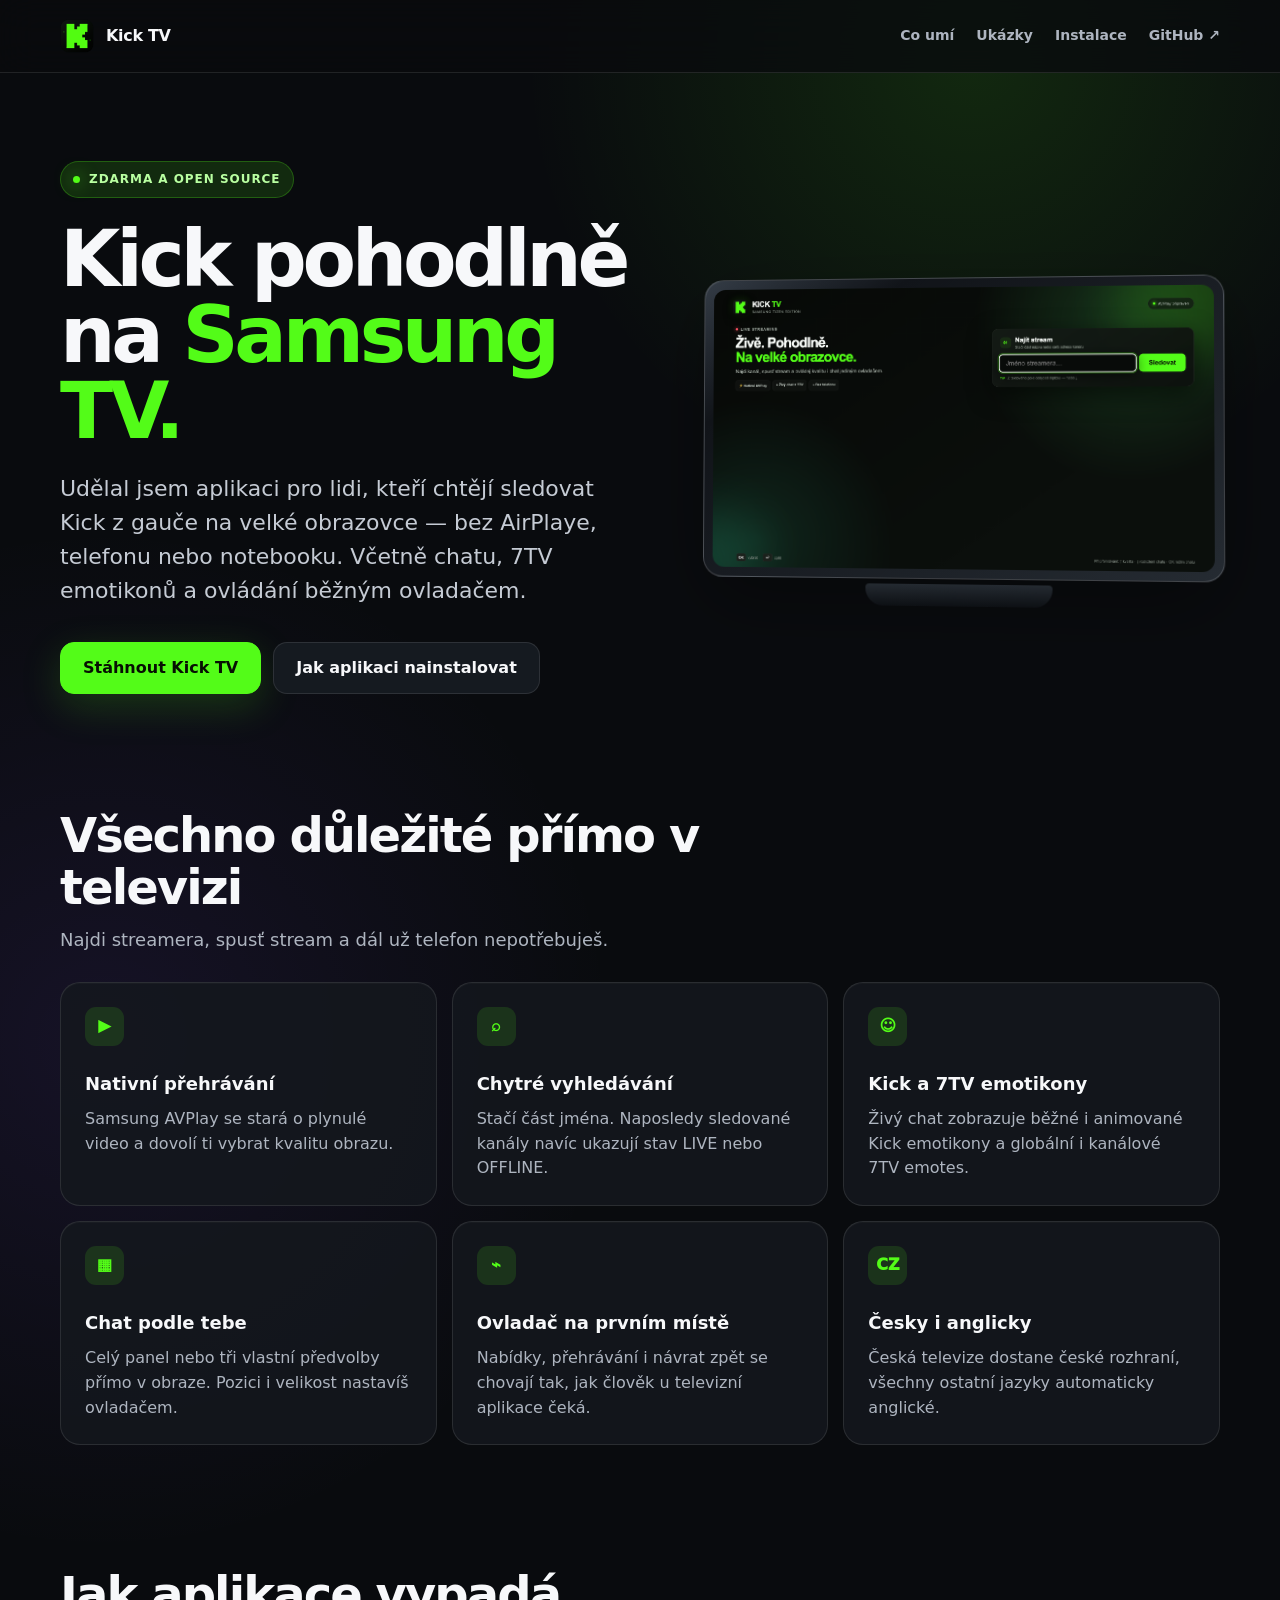
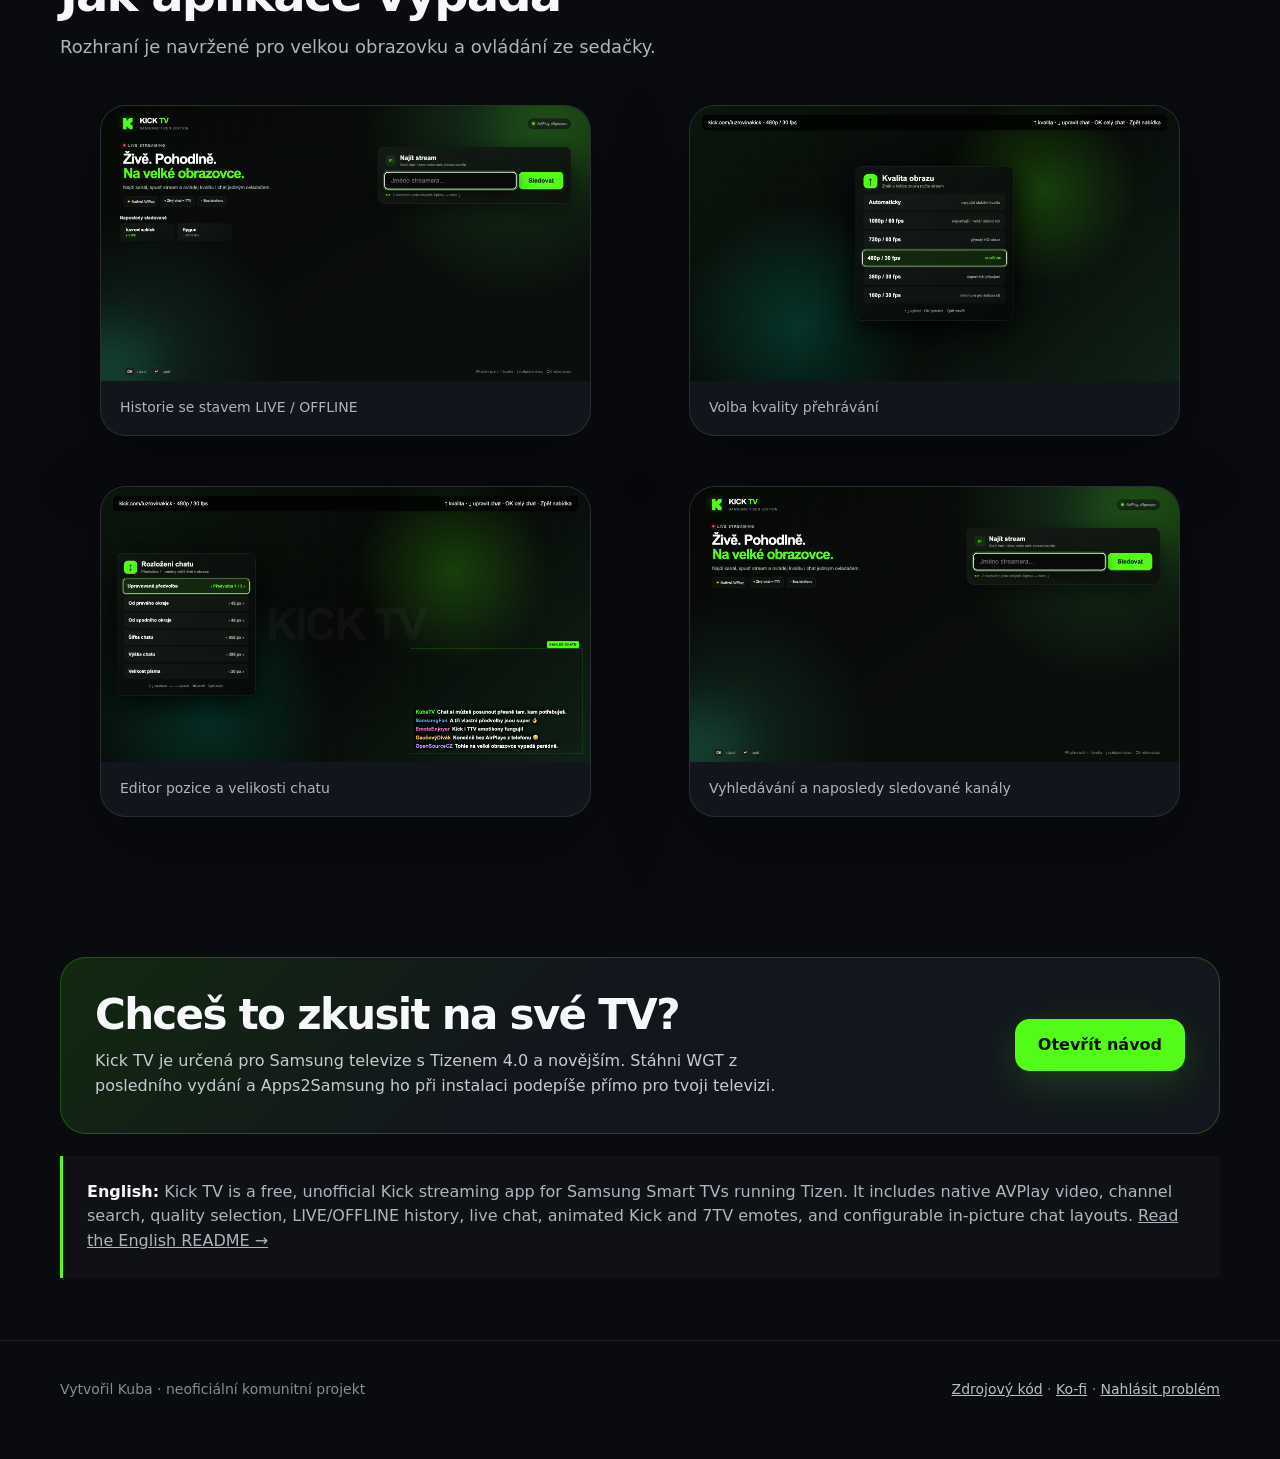
==== docs/index.html @ f1274605 "Improve repository discovery and add project site" ====
<!doctype html>
<html lang="cs">
<head>
  <meta charset="utf-8">
  <meta name="viewport" content="width=device-width, initial-scale=1">
  <title>Kick TV pro Samsung Tizen – Kick streamy, chat a 7TV na televizi</title>
  <meta name="description" content="Bezplatná neoficiální Kick aplikace pro Samsung Smart TV s Tizenem. Nativní AVPlay, vyhledávání streamerů, volba kvality, živý chat a animované Kick i 7TV emotikony.">
  <meta name="keywords" content="Kick TV, Samsung TV, Samsung Smart TV, Tizen, Kick aplikace, Kick streaming, 7TV, AVPlay, WGT">
  <meta name="author" content="Kuba (CoreKill)">
  <meta name="robots" content="index, follow, max-image-preview:large">
  <meta name="theme-color" content="#0b0d10">
  <link rel="canonical" href="https://corekill.github.io/kick-tv-tizen/">
  <link rel="icon" type="image/png" href="icon.png">

  <meta property="og:type" content="website">
  <meta property="og:locale" content="cs_CZ">
  <meta property="og:locale:alternate" content="en_US">
  <meta property="og:site_name" content="Kick TV for Samsung Tizen">
  <meta property="og:title" content="Kick TV – Kick pohodlně na Samsung televizi">
  <meta property="og:description" content="Streamy, vyhledávání, kvalita obrazu, živý chat a animované Kick i 7TV emotikony. Všechno ovladačem z gauče.">
  <meta property="og:url" content="https://corekill.github.io/kick-tv-tizen/">
  <meta property="og:image" content="https://corekill.github.io/kick-tv-tizen/social-preview.png">
  <meta property="og:image:width" content="1280">
  <meta property="og:image:height" content="640">
  <meta property="og:image:alt" content="Kick TV pro Samsung Tizen">

  <meta name="twitter:card" content="summary_large_image">
  <meta name="twitter:title" content="Kick TV pro Samsung Tizen">
  <meta name="twitter:description" content="Kick streamy s chatem a 7TV přímo na Samsung televizi.">
  <meta name="twitter:image" content="https://corekill.github.io/kick-tv-tizen/social-preview.png">

  <script type="application/ld+json">
  {
    "@context": "https://schema.org",
    "@type": "SoftwareApplication",
    "name": "Kick TV",
    "alternateName": "Kick TV for Samsung Tizen",
    "description": "Free unofficial Kick streaming app for Samsung Smart TVs running Tizen, with native AVPlay, live chat and animated Kick and 7TV emotes.",
    "applicationCategory": "MultimediaApplication",
    "operatingSystem": "Samsung Tizen TV 4.0+",
    "softwareVersion": "2.1.1",
    "isAccessibleForFree": true,
    "offers": {
      "@type": "Offer",
      "price": "0",
      "priceCurrency": "USD"
    },
    "author": {
      "@type": "Person",
      "name": "Kuba",
      "url": "https://github.com/corekill"
    },
    "downloadUrl": "https://github.com/corekill/kick-tv-tizen/releases/latest",
    "codeRepository": "https://github.com/corekill/kick-tv-tizen",
    "url": "https://corekill.github.io/kick-tv-tizen/",
    "image": "https://corekill.github.io/kick-tv-tizen/social-preview.png"
  }
  </script>

  <style>
    :root {
      color-scheme: dark;
      --bg: #090b0e;
      --surface: rgba(20, 24, 30, .86);
      --surface-strong: #151a20;
      --line: rgba(255, 255, 255, .1);
      --text: #f7f8fa;
      --muted: #aeb5c0;
      --kick: #53fc18;
      --kick-soft: rgba(83, 252, 24, .13);
      --radius: 26px;
      --shadow: 0 26px 80px rgba(0, 0, 0, .36);
    }

    * { box-sizing: border-box; }
    html { scroll-behavior: smooth; }
    body {
      margin: 0;
      min-width: 320px;
      background:
        radial-gradient(circle at 76% 2%, rgba(83, 252, 24, .12), transparent 28rem),
        radial-gradient(circle at 8% 34%, rgba(135, 82, 255, .1), transparent 32rem),
        var(--bg);
      color: var(--text);
      font-family: Inter, ui-sans-serif, system-ui, -apple-system, BlinkMacSystemFont, "Segoe UI", sans-serif;
      line-height: 1.55;
      -webkit-font-smoothing: antialiased;
    }

    a { color: inherit; }
    img { display: block; max-width: 100%; height: auto; }
    .wrap { width: min(1160px, calc(100% - 40px)); margin: 0 auto; }

    header {
      position: sticky;
      top: 0;
      z-index: 20;
      border-bottom: 1px solid var(--line);
      background: rgba(9, 11, 14, .78);
      backdrop-filter: blur(18px);
    }

    nav {
      min-height: 72px;
      display: flex;
      align-items: center;
      justify-content: space-between;
      gap: 20px;
    }

    .brand { display: inline-flex; align-items: center; gap: 12px; font-weight: 850; text-decoration: none; letter-spacing: -.02em; }
    .brand img { width: 34px; height: 34px; border-radius: 8px; }
    .nav-links { display: flex; align-items: center; gap: 22px; }
    .nav-links a { color: var(--muted); text-decoration: none; font-size: 14px; font-weight: 700; }
    .nav-links a:hover { color: var(--text); }

    .hero {
      padding: 88px 0 54px;
      display: grid;
      grid-template-columns: 1.05fr .95fr;
      align-items: center;
      gap: 62px;
    }

    .eyebrow {
      display: inline-flex;
      align-items: center;
      gap: 9px;
      padding: 8px 12px;
      border: 1px solid rgba(83, 252, 24, .25);
      border-radius: 999px;
      background: var(--kick-soft);
      color: #b9ffa1;
      font-size: 12px;
      font-weight: 850;
      letter-spacing: .08em;
      text-transform: uppercase;
    }

    .eyebrow::before { content: ""; width: 7px; height: 7px; border-radius: 50%; background: var(--kick); box-shadow: 0 0 18px var(--kick); }
    h1 { max-width: 720px; margin: 23px 0 22px; font-size: clamp(45px, 6.2vw, 78px); line-height: .98; letter-spacing: -.055em; }
    h1 span { color: var(--kick); }
    .lead { max-width: 650px; margin: 0; color: #c5cbd4; font-size: clamp(18px, 2vw, 22px); line-height: 1.55; }
    .actions { display: flex; flex-wrap: wrap; gap: 12px; margin-top: 34px; }
    .button {
      display: inline-flex;
      align-items: center;
      justify-content: center;
      min-height: 52px;
      padding: 0 22px;
      border: 1px solid var(--line);
      border-radius: 14px;
      background: var(--surface-strong);
      text-decoration: none;
      font-weight: 850;
      transition: transform .18s ease, border-color .18s ease, background .18s ease;
    }
    .button:hover { transform: translateY(-2px); border-color: rgba(255,255,255,.25); }
    .button.primary { color: #071003; border-color: var(--kick); background: var(--kick); box-shadow: 0 12px 40px rgba(83, 252, 24, .18); }

    .tv {
      position: relative;
      padding: 9px;
      border: 1px solid rgba(255,255,255,.18);
      border-radius: 20px;
      background: linear-gradient(145deg, #343c46, #111419 22%, #252b32);
      box-shadow: var(--shadow);
      transform: perspective(900px) rotateY(-4deg) rotateX(1deg);
    }
    .tv::after { content: ""; position: absolute; left: 32%; right: 32%; bottom: -28px; height: 22px; border-radius: 4px 4px 18px 18px; background: linear-gradient(#242a31, #0d1014); z-index: -1; }
    .tv img { border-radius: 12px; aspect-ratio: 16 / 9; object-fit: cover; }

    section { padding: 62px 0; }
    .section-head { max-width: 760px; margin-bottom: 28px; }
    h2 { margin: 0 0 12px; font-size: clamp(31px, 4vw, 48px); line-height: 1.08; letter-spacing: -.04em; }
    .section-head p { margin: 0; color: var(--muted); font-size: 18px; }
    .features { display: grid; grid-template-columns: repeat(3, 1fr); gap: 15px; }
    .feature { min-height: 190px; padding: 24px; border: 1px solid var(--line); border-radius: 20px; background: var(--surface); box-shadow: inset 0 1px rgba(255,255,255,.025); }
    .feature b { display: block; margin-bottom: 9px; font-size: 18px; }
    .feature p { margin: 0; color: var(--muted); }
    .feature .icon { display: grid; place-items: center; width: 39px; height: 39px; margin-bottom: 24px; border-radius: 11px; background: var(--kick-soft); color: var(--kick); font-weight: 950; }

    .gallery { display: grid; grid-template-columns: 1fr 1fr; gap: 18px; }
    .shot { overflow: hidden; border: 1px solid var(--line); border-radius: var(--radius); background: var(--surface); box-shadow: var(--shadow); }
    .shot img { width: 100%; aspect-ratio: 16 / 9; object-fit: cover; }
    .shot figcaption { padding: 16px 19px; color: var(--muted); font-size: 14px; }

    .install-card {
      display: grid;
      grid-template-columns: 1fr auto;
      gap: 30px;
      align-items: center;
      padding: 34px;
      border: 1px solid rgba(83, 252, 24, .24);
      border-radius: var(--radius);
      background: linear-gradient(135deg, rgba(83,252,24,.12), rgba(20,24,30,.92) 42%);
    }
    .install-card h2 { font-size: clamp(28px, 4vw, 42px); }
    .install-card p { max-width: 730px; margin: 0; color: #c5cbd4; }

    .english { margin-top: 22px; padding: 24px; border-left: 3px solid var(--kick); background: rgba(255,255,255,.025); color: var(--muted); }
    .english strong { color: var(--text); }
    footer { padding: 38px 0 58px; color: #858d98; font-size: 14px; border-top: 1px solid var(--line); }
    footer .wrap { display: flex; justify-content: space-between; gap: 20px; flex-wrap: wrap; }
    footer a { color: #b8bec7; }

    @media (max-width: 880px) {
      .hero { grid-template-columns: 1fr; gap: 50px; padding-top: 64px; }
      .tv { transform: none; }
      .features { grid-template-columns: 1fr 1fr; }
      .install-card { grid-template-columns: 1fr; }
    }

    @media (max-width: 620px) {
      .wrap { width: min(100% - 26px, 1160px); }
      .nav-links a:not(.github) { display: none; }
      .hero { padding-top: 52px; }
      .features, .gallery { grid-template-columns: 1fr; }
      .feature { min-height: auto; }
      .install-card { padding: 25px; }
      .button { width: 100%; }
    }
  </style>
</head>
<body>
  <header>
    <nav class="wrap" aria-label="Hlavní navigace">
      <a class="brand" href="#top"><img src="icon.png" alt=""> Kick TV</a>
      <div class="nav-links">
        <a href="#funkce">Co umí</a>
        <a href="#ukazky">Ukázky</a>
        <a href="#instalace">Instalace</a>
        <a class="github" href="https://github.com/corekill/kick-tv-tizen">GitHub ↗</a>
      </div>
    </nav>
  </header>

  <main id="top">
    <div class="wrap hero">
      <div>
        <div class="eyebrow">Zdarma a open source</div>
        <h1>Kick pohodlně na <span>Samsung TV.</span></h1>
        <p class="lead">Udělal jsem aplikaci pro lidi, kteří chtějí sledovat Kick z gauče na velké obrazovce — bez AirPlaye, telefonu nebo notebooku. Včetně chatu, 7TV emotikonů a ovládání běžným ovladačem.</p>
        <div class="actions">
          <a class="button primary" href="https://github.com/corekill/kick-tv-tizen/releases/latest">Stáhnout Kick TV</a>
          <a class="button" href="https://github.com/corekill/kick-tv-tizen/blob/main/INSTALL.md">Jak aplikaci nainstalovat</a>
        </div>
      </div>
      <div class="tv">
        <img src="images/home.png" width="1920" height="1080" alt="Domovská obrazovka Kick TV na Samsung Tizen">
      </div>
    </div>

    <section id="funkce">
      <div class="wrap">
        <div class="section-head">
          <h2>Všechno důležité přímo v televizi</h2>
          <p>Najdi streamera, spusť stream a dál už telefon nepotřebuješ.</p>
        </div>
        <div class="features">
          <article class="feature"><span class="icon">▶</span><b>Nativní přehrávání</b><p>Samsung AVPlay se stará o plynulé video a dovolí ti vybrat kvalitu obrazu.</p></article>
          <article class="feature"><span class="icon">⌕</span><b>Chytré vyhledávání</b><p>Stačí část jména. Naposledy sledované kanály navíc ukazují stav LIVE nebo OFFLINE.</p></article>
          <article class="feature"><span class="icon">☺</span><b>Kick a 7TV emotikony</b><p>Živý chat zobrazuje běžné i animované Kick emotikony a globální i kanálové 7TV emotes.</p></article>
          <article class="feature"><span class="icon">▦</span><b>Chat podle tebe</b><p>Celý panel nebo tři vlastní předvolby přímo v obraze. Pozici i velikost nastavíš ovladačem.</p></article>
          <article class="feature"><span class="icon">⌁</span><b>Ovladač na prvním místě</b><p>Nabídky, přehrávání i návrat zpět se chovají tak, jak člověk u televizní aplikace čeká.</p></article>
          <article class="feature"><span class="icon">CZ</span><b>Česky i anglicky</b><p>Česká televize dostane české rozhraní, všechny ostatní jazyky automaticky anglické.</p></article>
        </div>
      </div>
    </section>

    <section id="ukazky">
      <div class="wrap">
        <div class="section-head">
          <h2>Jak aplikace vypadá</h2>
          <p>Rozhraní je navržené pro velkou obrazovku a ovládání ze sedačky.</p>
        </div>
        <div class="gallery">
          <figure class="shot"><img src="images/history.png" loading="lazy" width="1920" height="1080" alt="Historie Kick streamerů se stavem LIVE a OFFLINE"><figcaption>Historie se stavem LIVE / OFFLINE</figcaption></figure>
          <figure class="shot"><img src="images/quality.png" loading="lazy" width="1920" height="1080" alt="Nabídka pro výběr kvality Kick streamu"><figcaption>Volba kvality přehrávání</figcaption></figure>
          <figure class="shot"><img src="images/chat-editor.png" loading="lazy" width="1920" height="1080" alt="Editor pozice a velikosti Kick chatu v obraze"><figcaption>Editor pozice a velikosti chatu</figcaption></figure>
          <figure class="shot"><img src="images/home.png" loading="lazy" width="1920" height="1080" alt="Vyhledávání streamerů v Kick TV"><figcaption>Vyhledávání a naposledy sledované kanály</figcaption></figure>
        </div>
      </div>
    </section>

    <section id="instalace">
      <div class="wrap">
        <div class="install-card">
          <div>
            <h2>Chceš to zkusit na své TV?</h2>
            <p>Kick TV je určená pro Samsung televize s Tizenem 4.0 a novějším. Stáhni WGT z posledního vydání a Apps2Samsung ho při instalaci podepíše přímo pro tvoji televizi.</p>
          </div>
          <a class="button primary" href="https://github.com/corekill/kick-tv-tizen/blob/main/INSTALL.md">Otevřít návod</a>
        </div>
        <div class="english" lang="en"><strong>English:</strong> Kick TV is a free, unofficial Kick streaming app for Samsung Smart TVs running Tizen. It includes native AVPlay video, channel search, quality selection, LIVE/OFFLINE history, live chat, animated Kick and 7TV emotes, and configurable in-picture chat layouts. <a href="https://github.com/corekill/kick-tv-tizen#english">Read the English README →</a></div>
      </div>
    </section>
  </main>

  <footer>
    <div class="wrap">
      <span>Vytvořil Kuba · neoficiální komunitní projekt</span>
      <span><a href="https://github.com/corekill/kick-tv-tizen">Zdrojový kód</a> · <a href="https://ko-fi.com/corekill">Ko-fi</a> · <a href="https://github.com/corekill/kick-tv-tizen/issues">Nahlásit problém</a></span>
    </div>
  </footer>
</body>
</html>
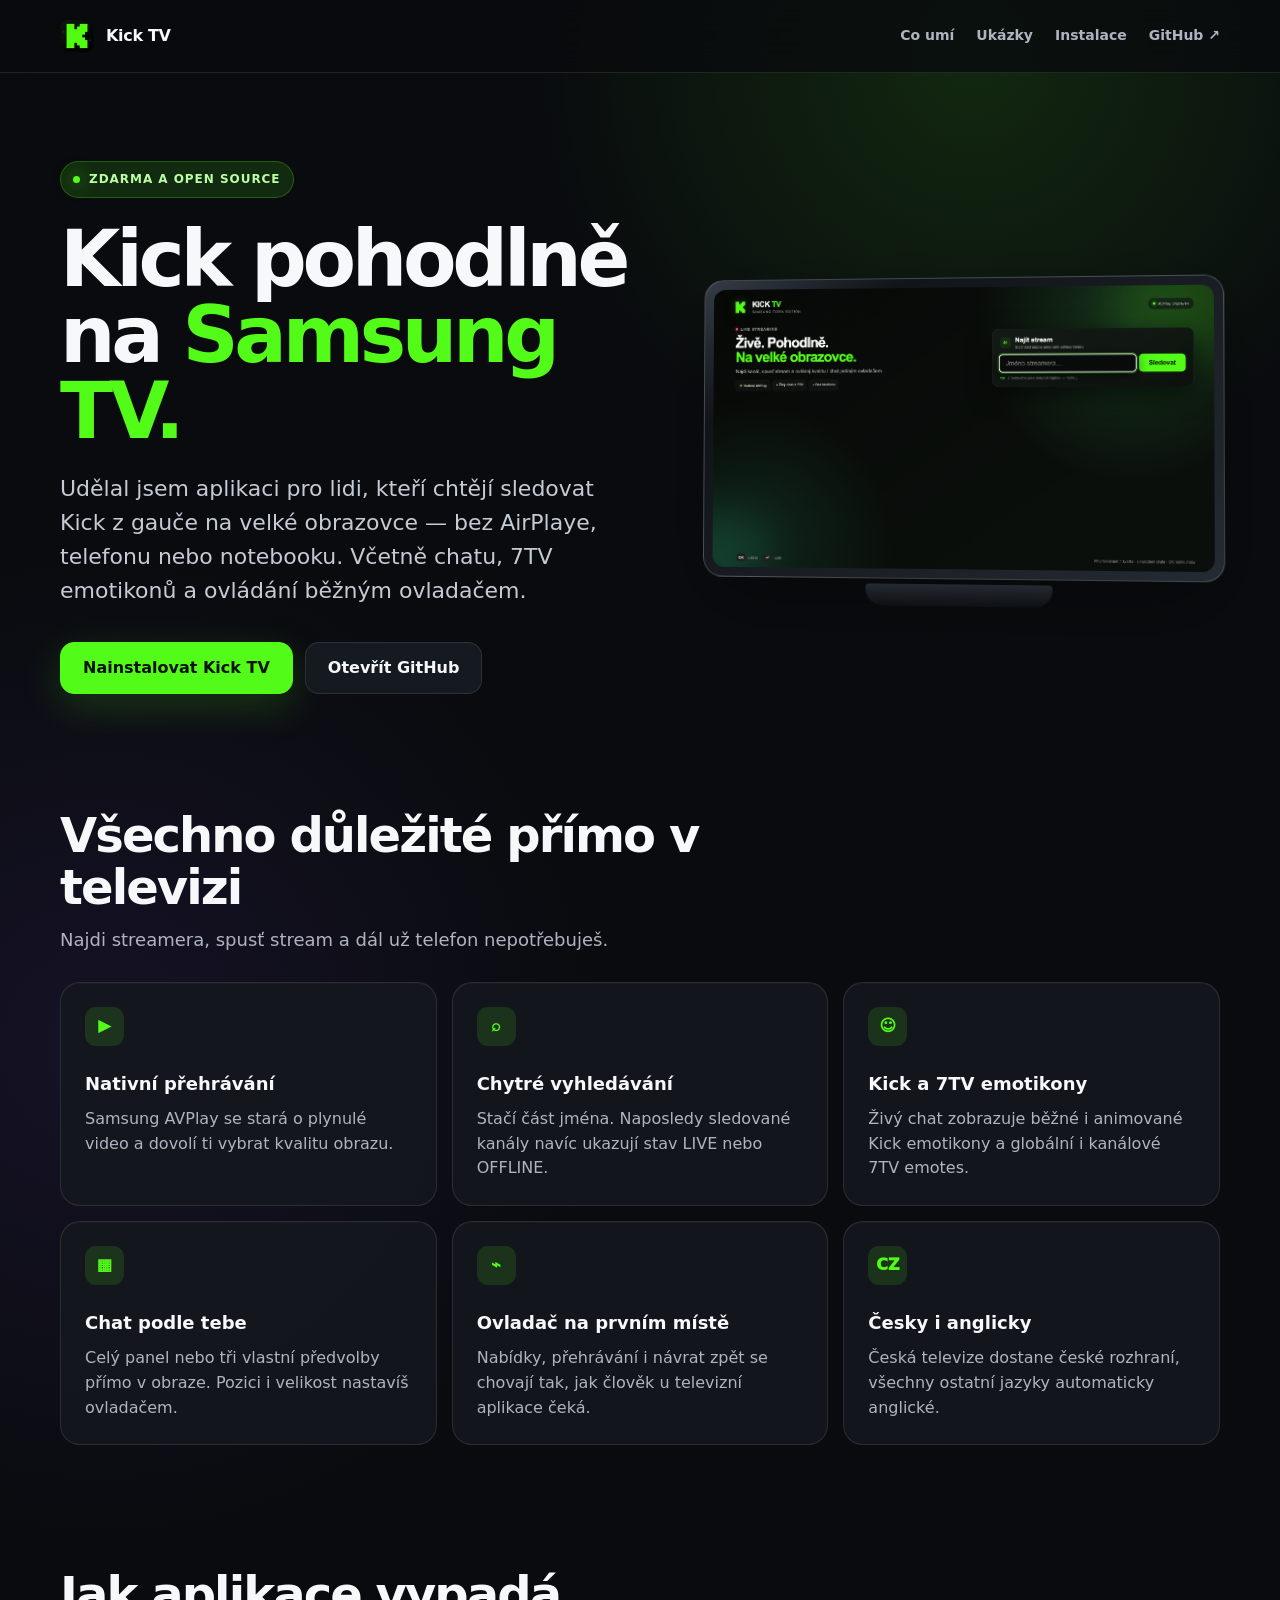
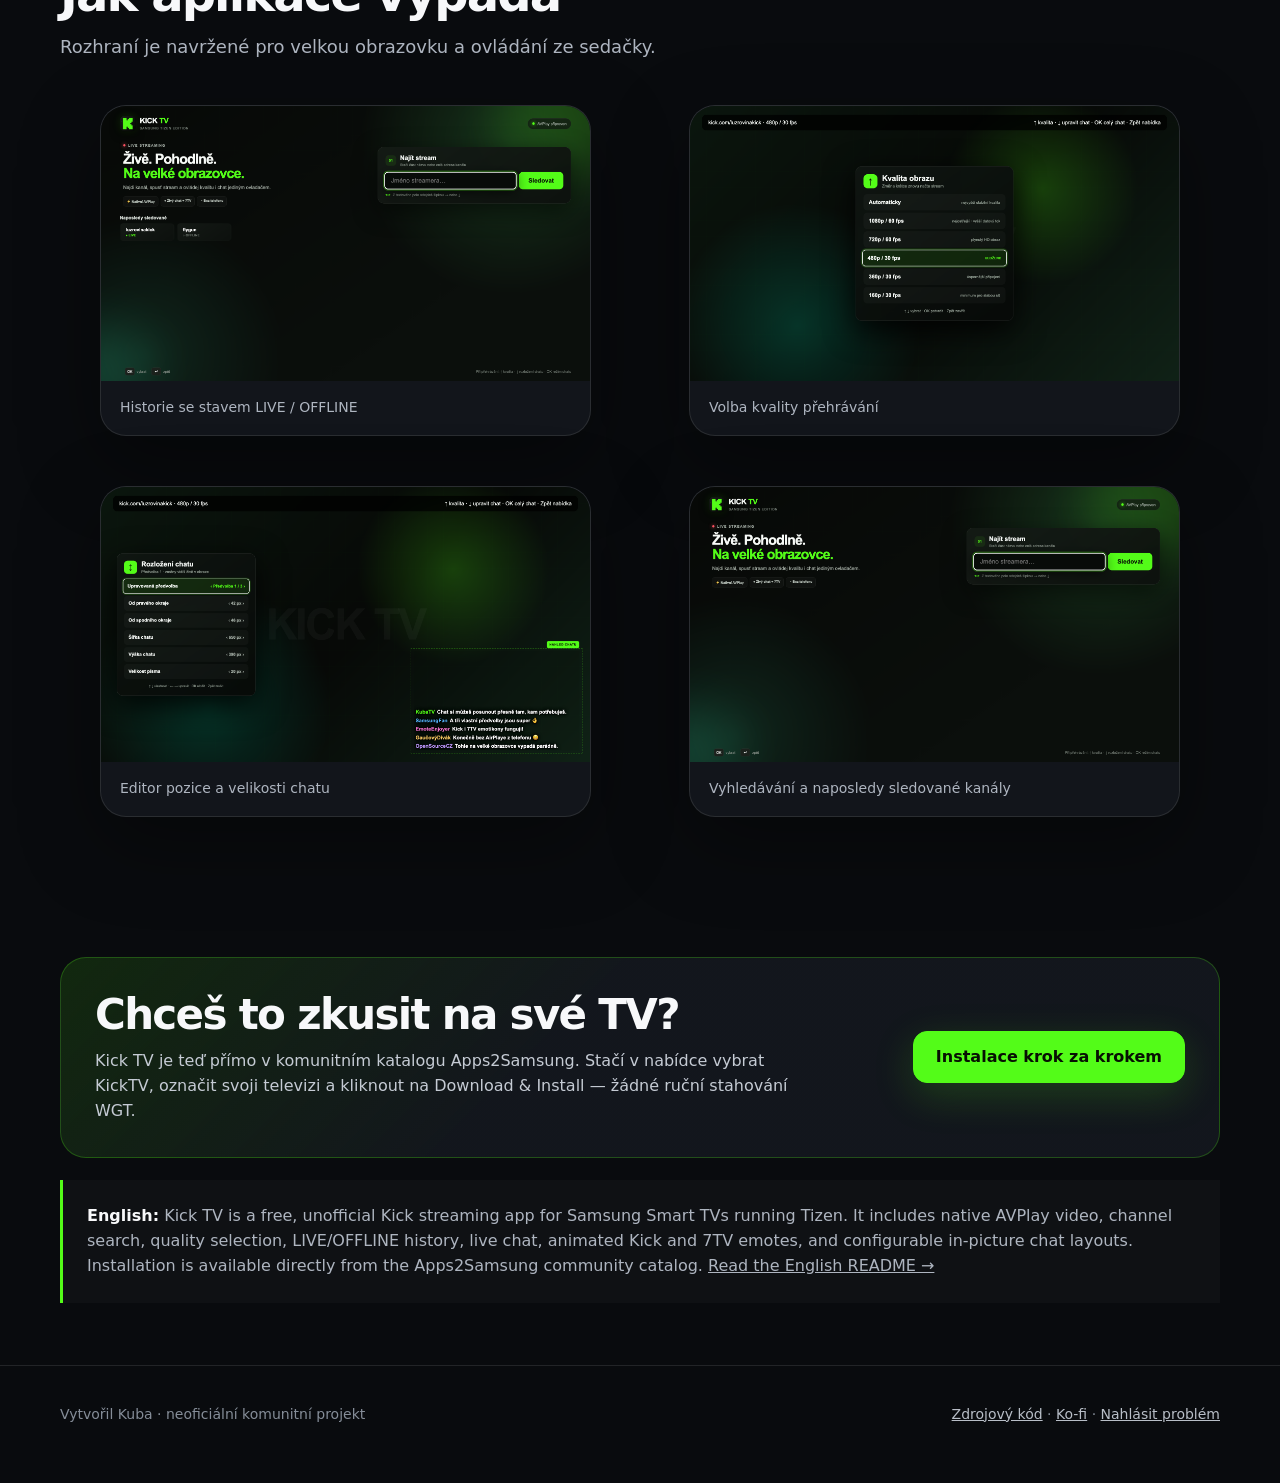
==== commit 35263f3e: "Simplify installation through community catalog" ====
--- a/docs/index.html
+++ b/docs/index.html
@@ -4,7 +4,7 @@
   <meta charset="utf-8">
   <meta name="viewport" content="width=device-width, initial-scale=1">
   <title>Kick TV pro Samsung Tizen – Kick streamy, chat a 7TV na televizi</title>
-  <meta name="description" content="Bezplatná neoficiální Kick aplikace pro Samsung Smart TV s Tizenem. Nativní AVPlay, vyhledávání streamerů, volba kvality, živý chat a animované Kick i 7TV emotikony.">
+  <meta name="description" content="Bezplatná neoficiální Kick aplikace pro Samsung Smart TV s Tizenem. Snadná instalace přes katalog Apps2Samsung, nativní AVPlay, živý chat a animované Kick i 7TV emotikony.">
   <meta name="keywords" content="Kick TV, Samsung TV, Samsung Smart TV, Tizen, Kick aplikace, Kick streaming, 7TV, AVPlay, WGT">
   <meta name="author" content="Kuba (CoreKill)">
   <meta name="robots" content="index, follow, max-image-preview:large">
@@ -51,6 +51,7 @@
       "url": "https://github.com/corekill"
     },
     "downloadUrl": "https://github.com/corekill/kick-tv-tizen/releases/latest",
+    "installUrl": "https://github.com/corekill/kick-tv-tizen/blob/main/INSTALL.md",
     "codeRepository": "https://github.com/corekill/kick-tv-tizen",
     "url": "https://corekill.github.io/kick-tv-tizen/",
     "image": "https://corekill.github.io/kick-tv-tizen/social-preview.png"
@@ -242,8 +243,8 @@
         <h1>Kick pohodlně na <span>Samsung TV.</span></h1>
         <p class="lead">Udělal jsem aplikaci pro lidi, kteří chtějí sledovat Kick z gauče na velké obrazovce — bez AirPlaye, telefonu nebo notebooku. Včetně chatu, 7TV emotikonů a ovládání běžným ovladačem.</p>
         <div class="actions">
-          <a class="button primary" href="https://github.com/corekill/kick-tv-tizen/releases/latest">Stáhnout Kick TV</a>
-          <a class="button" href="https://github.com/corekill/kick-tv-tizen/blob/main/INSTALL.md">Jak aplikaci nainstalovat</a>
+          <a class="button primary" href="https://github.com/corekill/kick-tv-tizen/blob/main/INSTALL.md">Nainstalovat Kick TV</a>
+          <a class="button" href="https://github.com/corekill/kick-tv-tizen">Otevřít GitHub</a>
         </div>
       </div>
       <div class="tv">
@@ -288,11 +289,11 @@
         <div class="install-card">
           <div>
             <h2>Chceš to zkusit na své TV?</h2>
-            <p>Kick TV je určená pro Samsung televize s Tizenem 4.0 a novějším. Stáhni WGT z posledního vydání a Apps2Samsung ho při instalaci podepíše přímo pro tvoji televizi.</p>
+            <p>Kick TV je teď přímo v komunitním katalogu Apps2Samsung. Stačí v nabídce vybrat KickTV, označit svoji televizi a kliknout na Download & Install — žádné ruční stahování WGT.</p>
           </div>
-          <a class="button primary" href="https://github.com/corekill/kick-tv-tizen/blob/main/INSTALL.md">Otevřít návod</a>
-        </div>
-        <div class="english" lang="en"><strong>English:</strong> Kick TV is a free, unofficial Kick streaming app for Samsung Smart TVs running Tizen. It includes native AVPlay video, channel search, quality selection, LIVE/OFFLINE history, live chat, animated Kick and 7TV emotes, and configurable in-picture chat layouts. <a href="https://github.com/corekill/kick-tv-tizen#english">Read the English README →</a></div>
+          <a class="button primary" href="https://github.com/corekill/kick-tv-tizen/blob/main/INSTALL.md">Instalace krok za krokem</a>
+        </div>
+        <div class="english" lang="en"><strong>English:</strong> Kick TV is a free, unofficial Kick streaming app for Samsung Smart TVs running Tizen. It includes native AVPlay video, channel search, quality selection, LIVE/OFFLINE history, live chat, animated Kick and 7TV emotes, and configurable in-picture chat layouts. Installation is available directly from the Apps2Samsung community catalog. <a href="https://github.com/corekill/kick-tv-tizen#english">Read the English README →</a></div>
       </div>
     </section>
   </main>
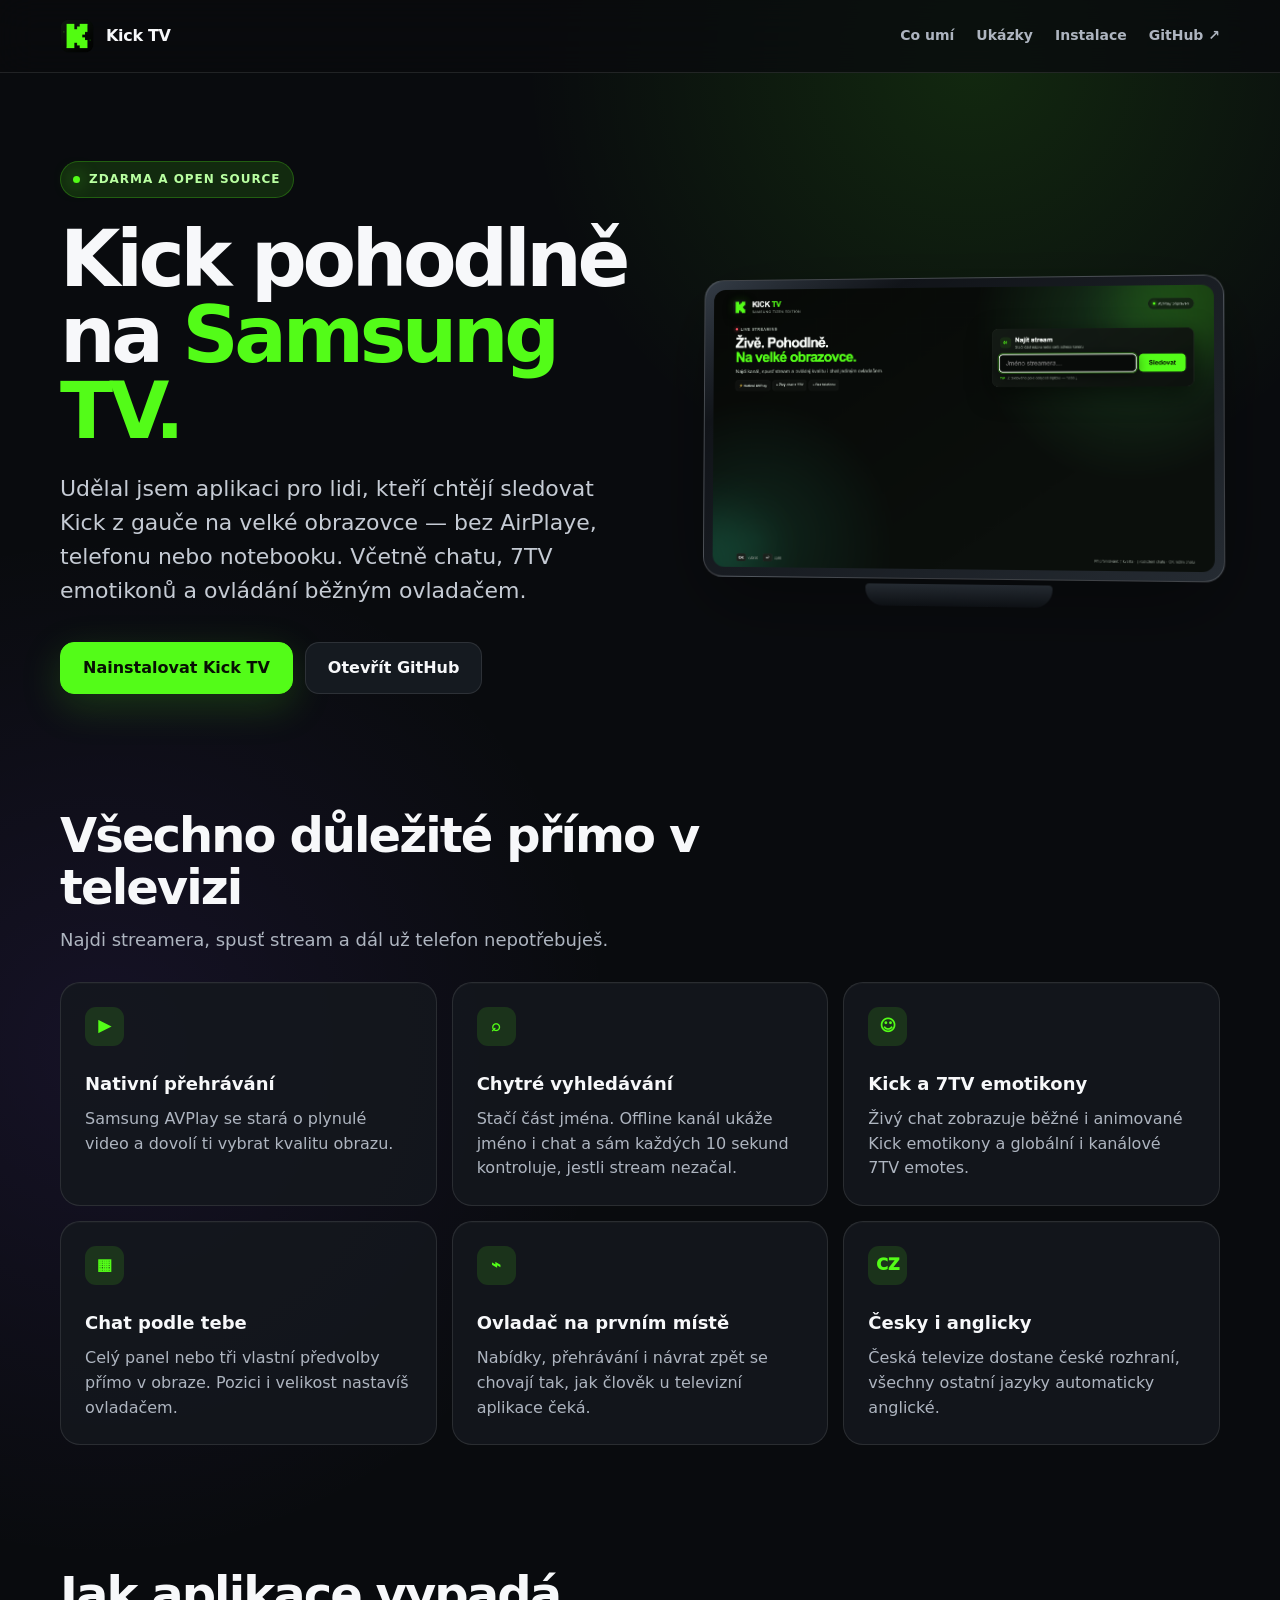
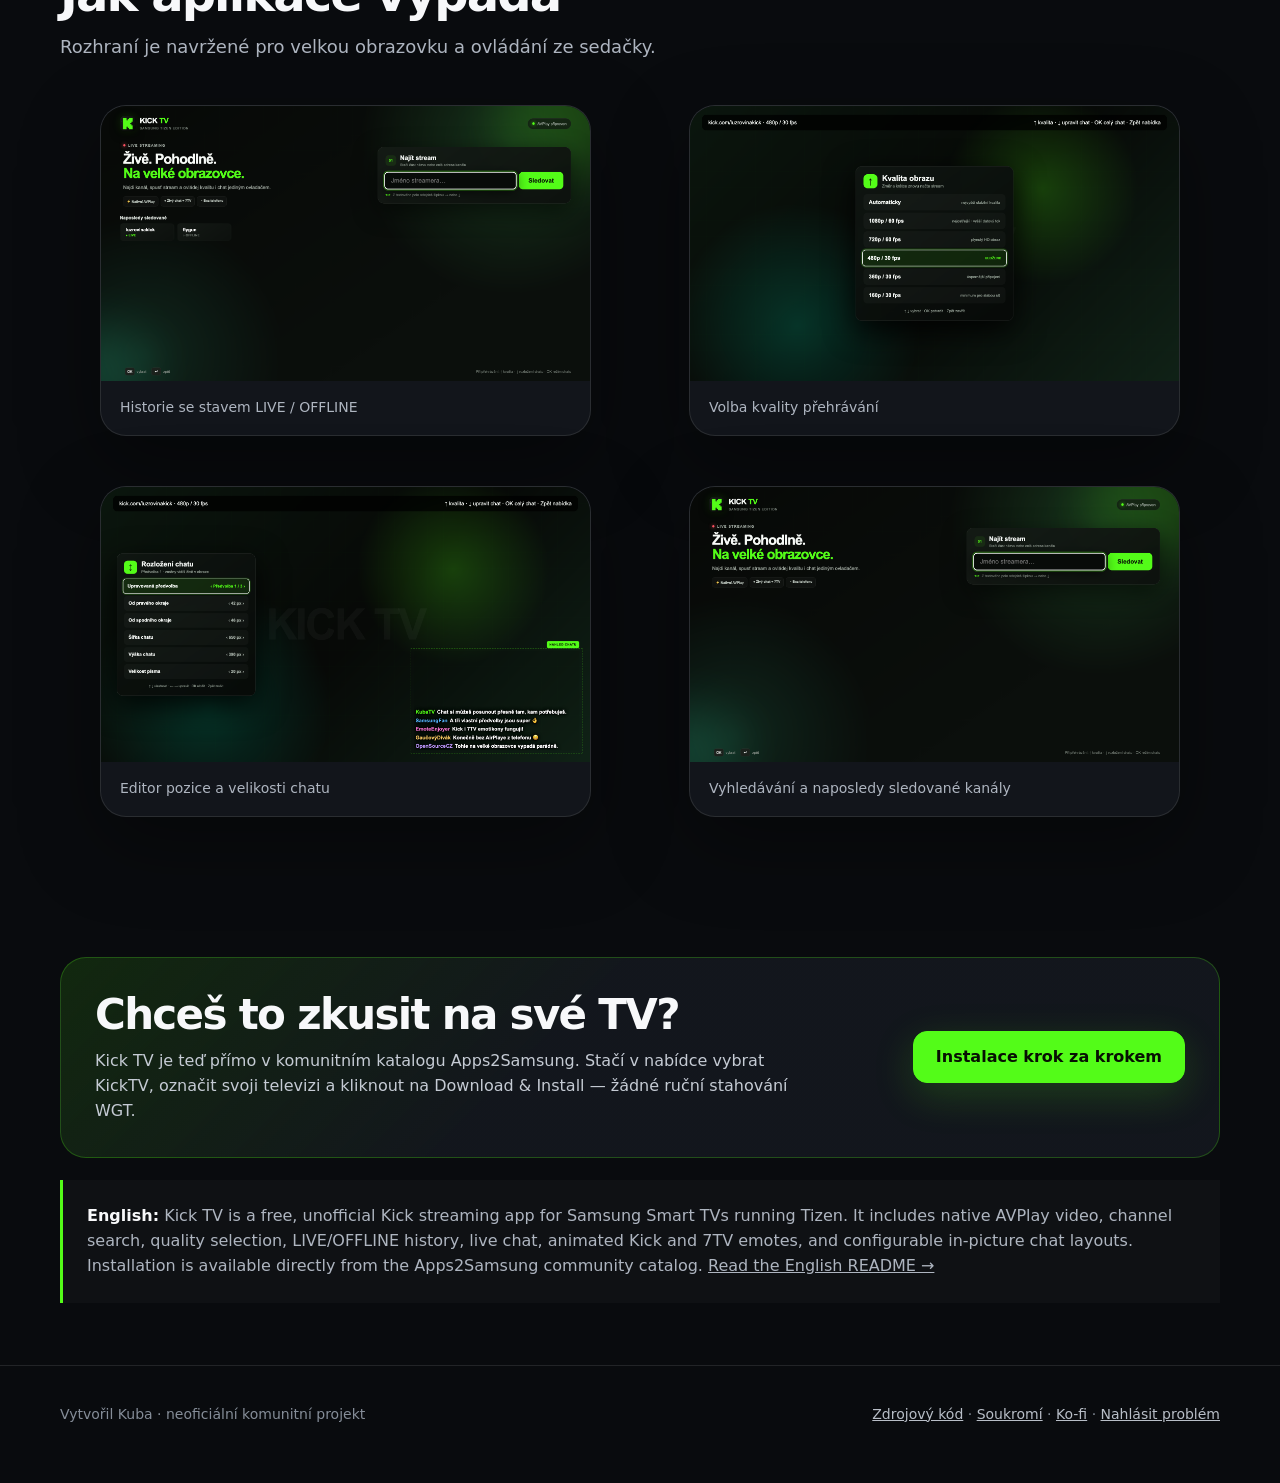
==== commit ed29b76e: "Release Kick TV 2.2.0" ====
--- a/docs/index.html
+++ b/docs/index.html
@@ -260,7 +260,7 @@
         </div>
         <div class="features">
           <article class="feature"><span class="icon">▶</span><b>Nativní přehrávání</b><p>Samsung AVPlay se stará o plynulé video a dovolí ti vybrat kvalitu obrazu.</p></article>
-          <article class="feature"><span class="icon">⌕</span><b>Chytré vyhledávání</b><p>Stačí část jména. Naposledy sledované kanály navíc ukazují stav LIVE nebo OFFLINE.</p></article>
+          <article class="feature"><span class="icon">⌕</span><b>Chytré vyhledávání</b><p>Stačí část jména. Offline kanál ukáže jméno i chat a sám každých 10 sekund kontroluje, jestli stream nezačal.</p></article>
           <article class="feature"><span class="icon">☺</span><b>Kick a 7TV emotikony</b><p>Živý chat zobrazuje běžné i animované Kick emotikony a globální i kanálové 7TV emotes.</p></article>
           <article class="feature"><span class="icon">▦</span><b>Chat podle tebe</b><p>Celý panel nebo tři vlastní předvolby přímo v obraze. Pozici i velikost nastavíš ovladačem.</p></article>
           <article class="feature"><span class="icon">⌁</span><b>Ovladač na prvním místě</b><p>Nabídky, přehrávání i návrat zpět se chovají tak, jak člověk u televizní aplikace čeká.</p></article>
@@ -289,7 +289,7 @@
         <div class="install-card">
           <div>
             <h2>Chceš to zkusit na své TV?</h2>
-            <p>Kick TV je teď přímo v komunitním katalogu Apps2Samsung. Stačí v nabídce vybrat KickTV, označit svoji televizi a kliknout na Download & Install — žádné ruční stahování WGT.</p>
+            <p>Kick TV je teď přímo v komunitním katalogu Apps2Samsung. Stačí v nabídce vybrat KickTV, označit svoji televizi a kliknout na Download &amp; Install — žádné ruční stahování WGT.</p>
           </div>
           <a class="button primary" href="https://github.com/corekill/kick-tv-tizen/blob/main/INSTALL.md">Instalace krok za krokem</a>
         </div>
@@ -301,7 +301,7 @@
   <footer>
     <div class="wrap">
       <span>Vytvořil Kuba · neoficiální komunitní projekt</span>
-      <span><a href="https://github.com/corekill/kick-tv-tizen">Zdrojový kód</a> · <a href="https://ko-fi.com/corekill">Ko-fi</a> · <a href="https://github.com/corekill/kick-tv-tizen/issues">Nahlásit problém</a></span>
+      <span><a href="https://github.com/corekill/kick-tv-tizen">Zdrojový kód</a> · <a href="privacy.html">Soukromí</a> · <a href="https://ko-fi.com/corekill">Ko-fi</a> · <a href="https://github.com/corekill/kick-tv-tizen/issues">Nahlásit problém</a></span>
     </div>
   </footer>
 </body>
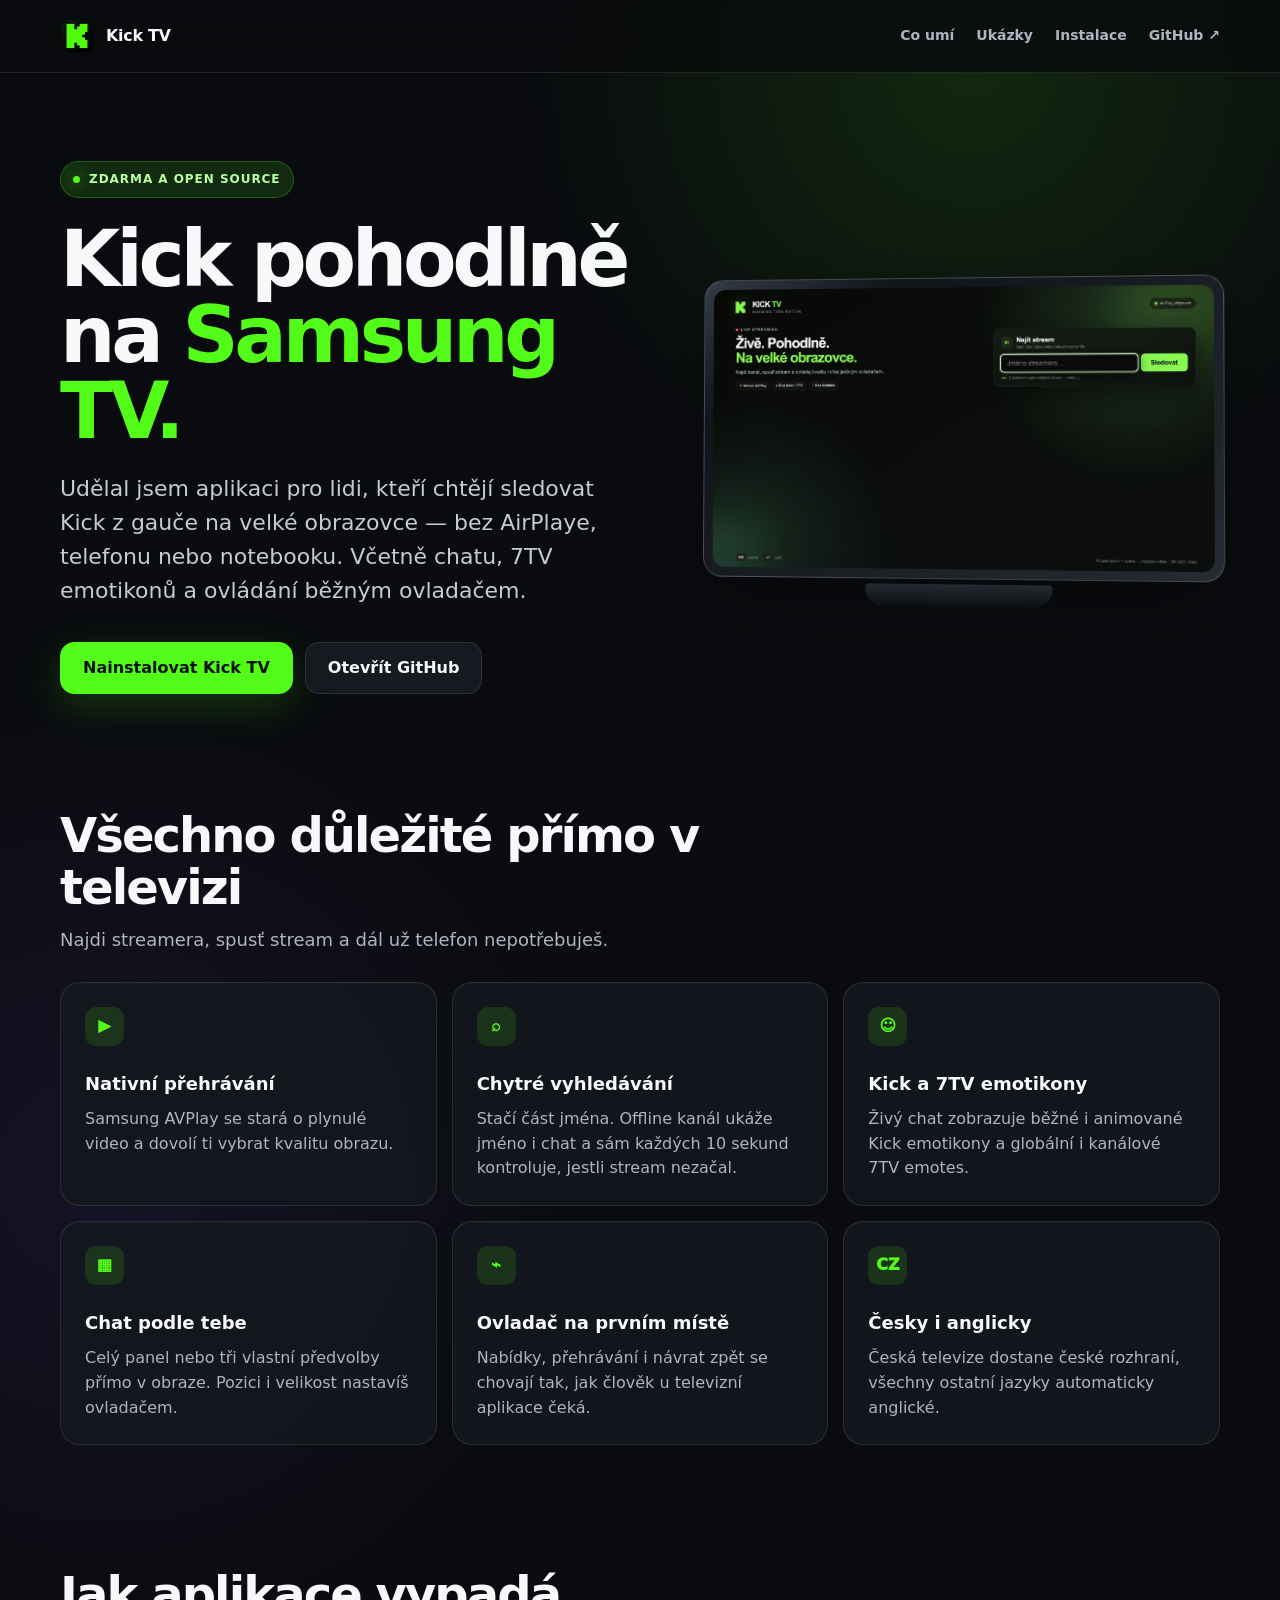
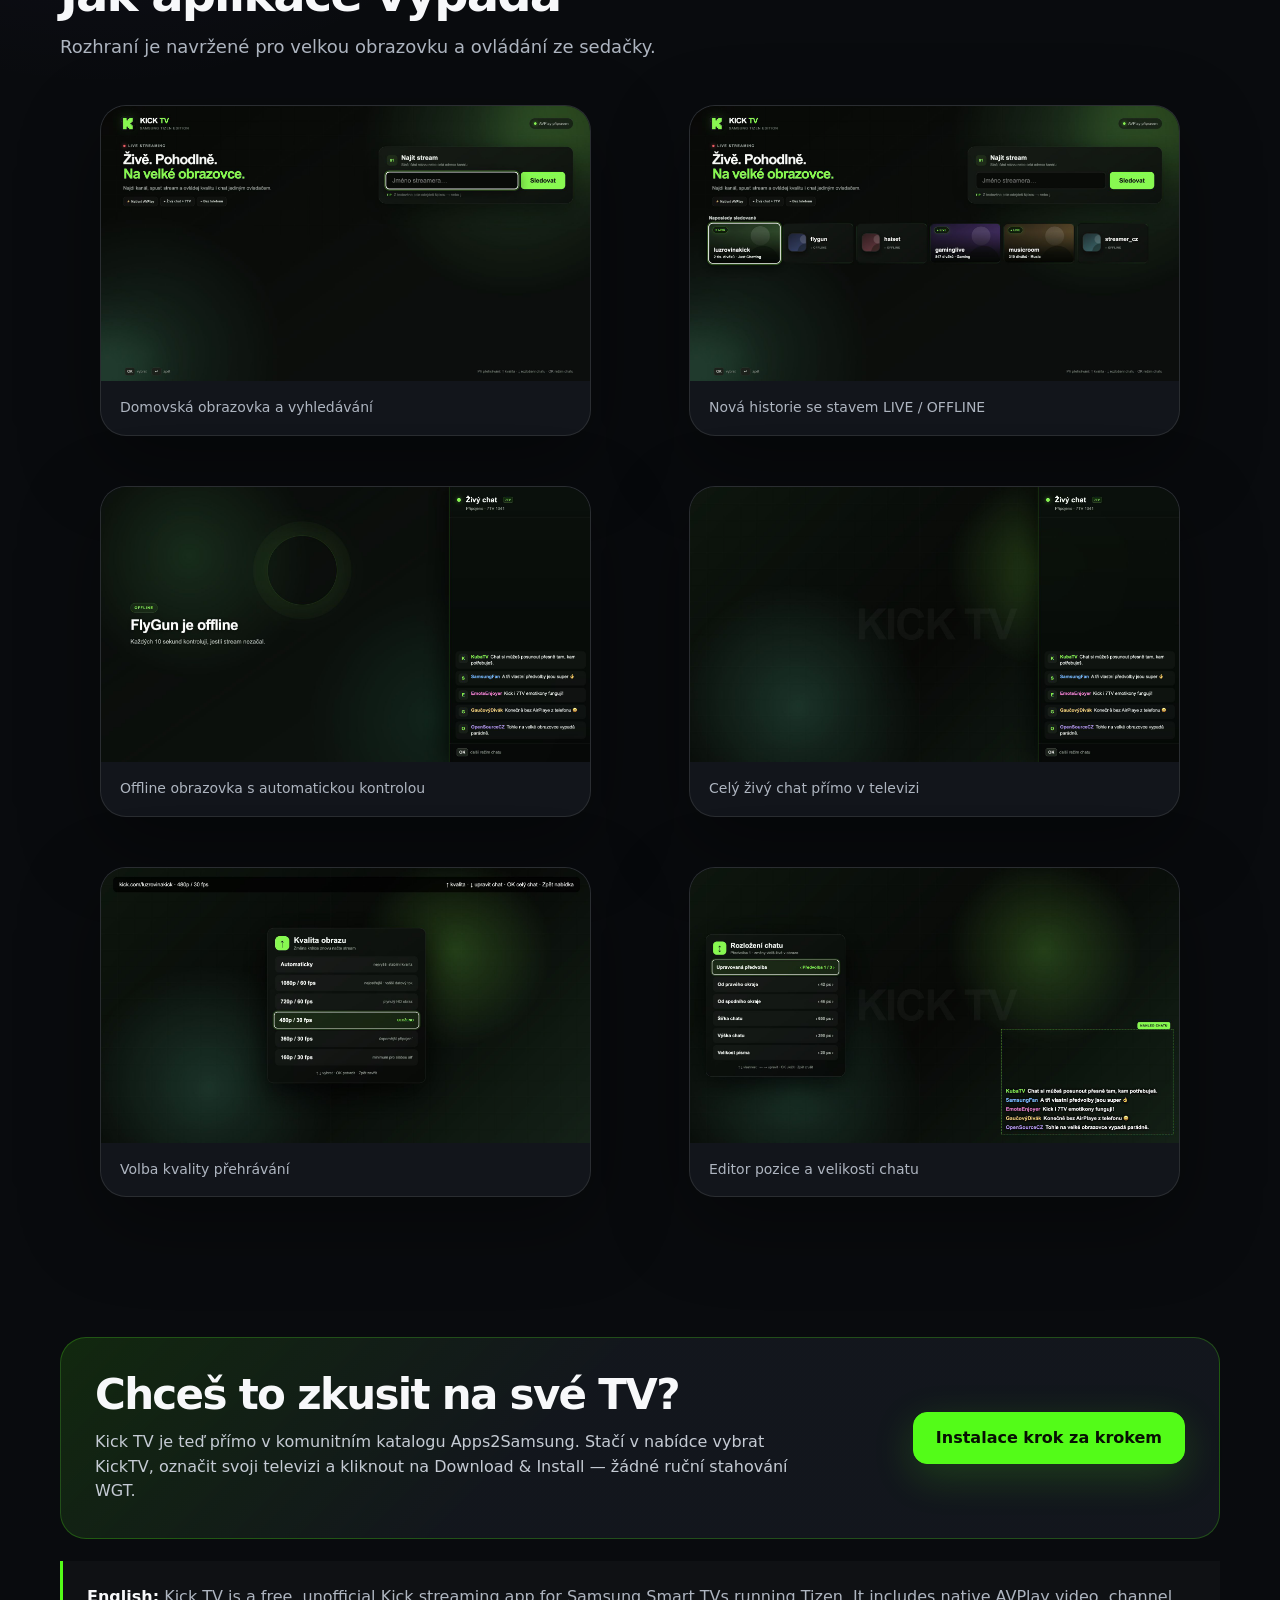
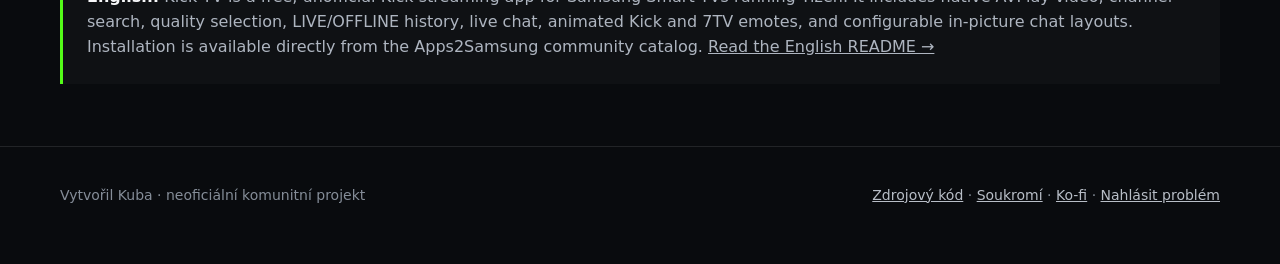
==== commit b56fbd62: "Refresh project screenshots" ====
--- a/docs/index.html
+++ b/docs/index.html
@@ -276,10 +276,12 @@
           <p>Rozhraní je navržené pro velkou obrazovku a ovládání ze sedačky.</p>
         </div>
         <div class="gallery">
-          <figure class="shot"><img src="images/history.png" loading="lazy" width="1920" height="1080" alt="Historie Kick streamerů se stavem LIVE a OFFLINE"><figcaption>Historie se stavem LIVE / OFFLINE</figcaption></figure>
+          <figure class="shot"><img src="images/home.png" loading="lazy" width="1920" height="1080" alt="Vyhledávání streamerů v Kick TV"><figcaption>Domovská obrazovka a vyhledávání</figcaption></figure>
+          <figure class="shot"><img src="images/history.png" loading="lazy" width="1920" height="1080" alt="Historie Kick streamerů s profilovými obrázky, stavem LIVE a OFFLINE, diváky a kategoriemi"><figcaption>Nová historie se stavem LIVE / OFFLINE</figcaption></figure>
+          <figure class="shot"><img src="images/offline.png" loading="lazy" width="1920" height="1080" alt="Offline Kick streamer se jménem, automatickou kontrolou a otevřeným chatem"><figcaption>Offline obrazovka s automatickou kontrolou</figcaption></figure>
+          <figure class="shot"><img src="images/chat.png" loading="lazy" width="1920" height="1080" alt="Celý živý Kick chat se 7TV emotikony"><figcaption>Celý živý chat přímo v televizi</figcaption></figure>
           <figure class="shot"><img src="images/quality.png" loading="lazy" width="1920" height="1080" alt="Nabídka pro výběr kvality Kick streamu"><figcaption>Volba kvality přehrávání</figcaption></figure>
           <figure class="shot"><img src="images/chat-editor.png" loading="lazy" width="1920" height="1080" alt="Editor pozice a velikosti Kick chatu v obraze"><figcaption>Editor pozice a velikosti chatu</figcaption></figure>
-          <figure class="shot"><img src="images/home.png" loading="lazy" width="1920" height="1080" alt="Vyhledávání streamerů v Kick TV"><figcaption>Vyhledávání a naposledy sledované kanály</figcaption></figure>
         </div>
       </div>
     </section>
